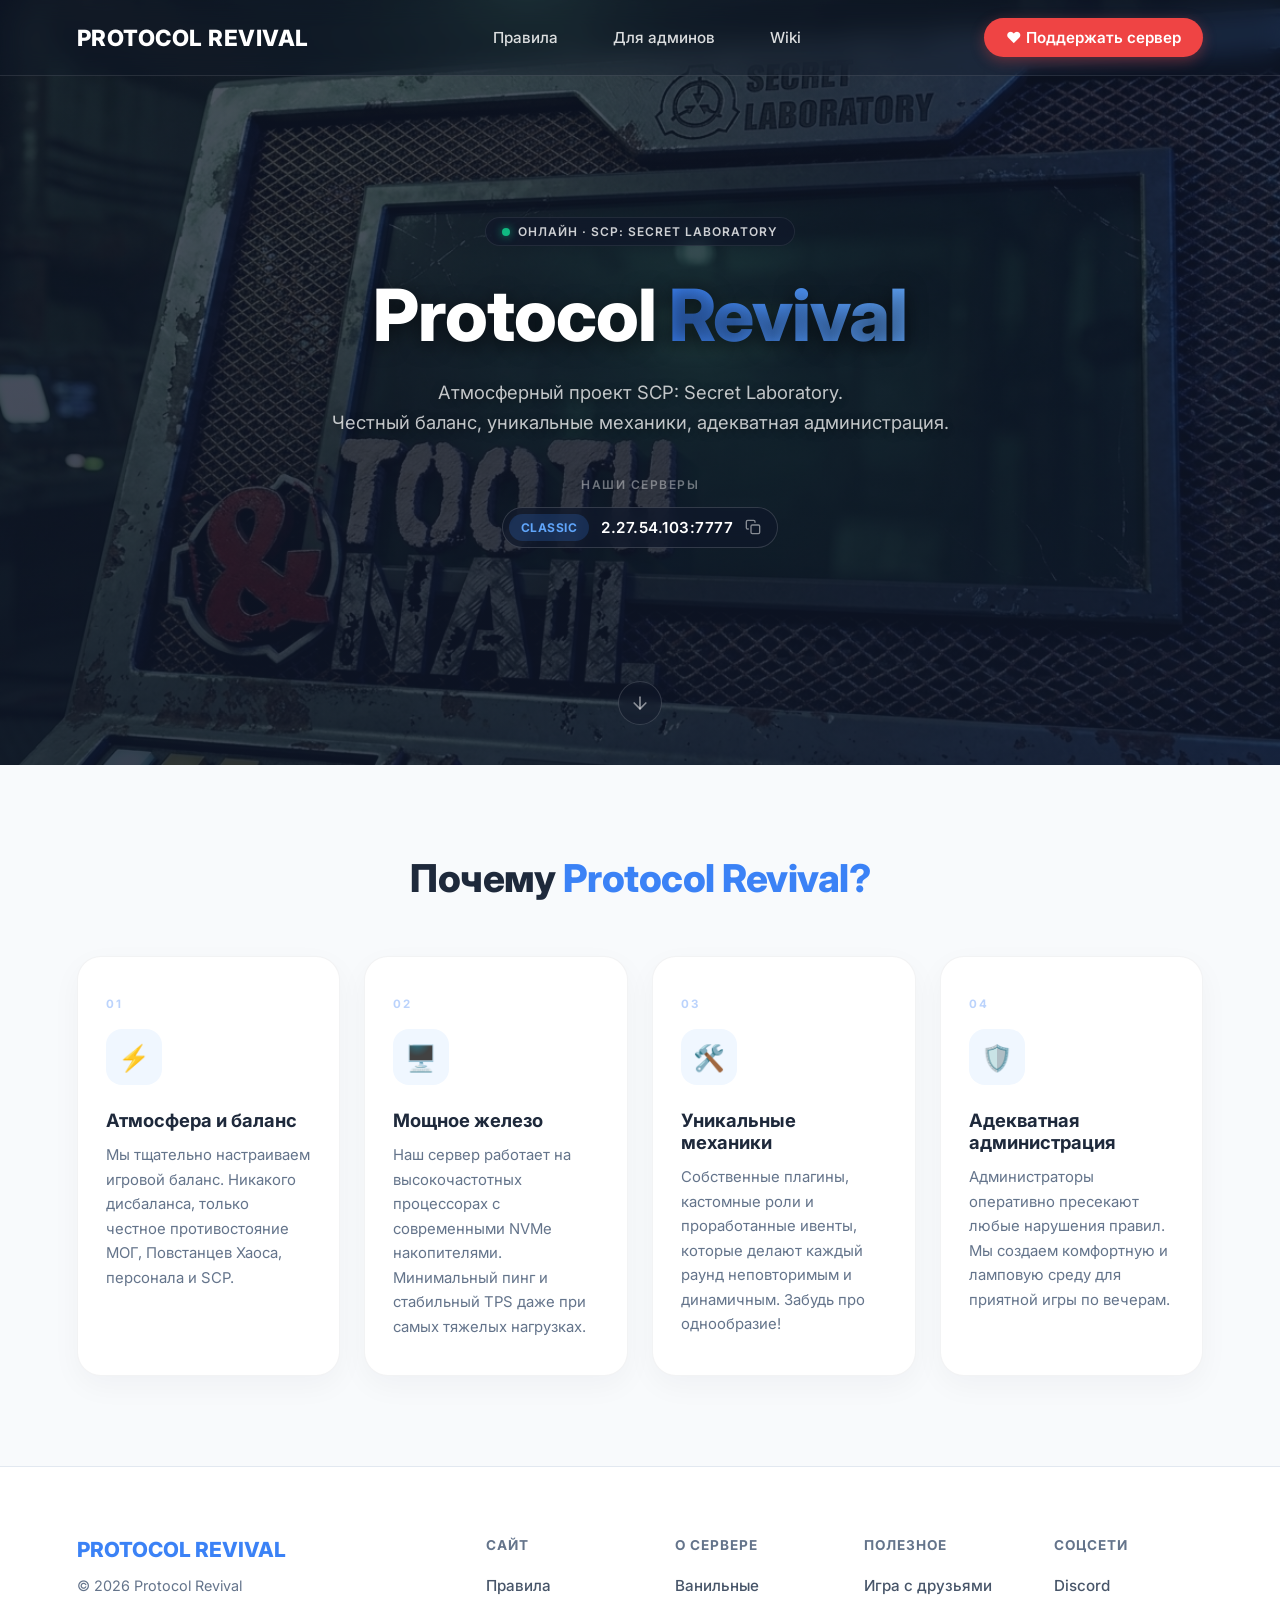
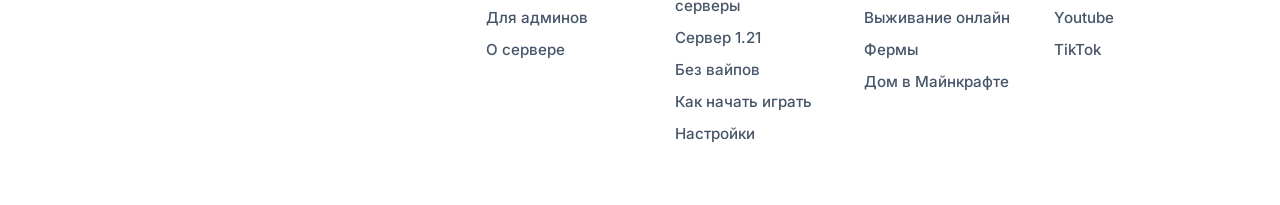
==== index.html @ cb671aa5 "Update index.html" ====
<!DOCTYPE html>
<html lang="ru">
<head>
    <meta charset="UTF-8">
    <meta name="viewport" content="width=device-width, initial-scale=1.0">
    <title>Protocol Revival | SCP: Secret Laboratory</title>
    <link href="https://fonts.googleapis.com/css2?family=Inter:wght@400;500;600;700;800&display=swap" rel="stylesheet">
    <link rel="stylesheet" href="style.css">
</head>
<body>

    <nav>
        <a href="index.html" class="logo">Protocol Revival</a>
        <div class="nav-links">
            <a href="rules.html">Правила</a>
            <a href="#">Для админов</a>
            <a href="wiki.html">Wiki</a>
        </div>
        <a href="donate.html" class="btn-support">❤ Поддержать сервер</a>
    </nav>

    <header class="hero">
        <div class="hero-content">
            
            <div class="online-badge">
                <span class="dot"></span> ОНЛАЙН · SCP: SECRET LABORATORY
            </div>
            
            <h1>Protocol <span>Revival</span></h1>
            
            <p class="hero-subtitle">
                Атмосферный проект SCP: Secret Laboratory.<br>
                Честный баланс, уникальные механики, адекватная администрация.
            </p>
            
            <div class="servers-label">Наши серверы</div>
            
            <div class="ip-container">
                <button class="btn-ip-new" data-ip="2.27.54.103:7777" onclick="copyIp(this)">
                    <span class="server-type">CLASSIC</span>
                    <span class="server-ip">2.27.54.103:7777</span>
                    <svg class="copy-icon-svg" width="16" height="16" viewBox="0 0 24 24" fill="none" stroke="currentColor" stroke-width="2" stroke-linecap="round" stroke-linejoin="round">
                        <rect x="9" y="9" width="13" height="13" rx="2" ry="2"></rect>
                        <path d="M5 15H4a2 2 0 0 1-2-2V4a2 2 0 0 1 2-2h9a2 2 0 0 1 2 2v1"></path>
                    </svg>
                </button>
            </div>
        </div>

        <a href="#features" class="scroll-down">
            <svg width="20" height="20" viewBox="0 0 24 24" fill="none" stroke="currentColor" stroke-width="2" stroke-linecap="round" stroke-linejoin="round">
                <line x1="12" y1="5" x2="12" y2="19"></line>
                <polyline points="19 12 12 19 5 12"></polyline>
            </svg>
        </a>
    </header>
    <section class="features">
        <h2 class="features-title">Почему <span>Protocol Revival?</span></h2>
        <div class="cards-grid">

            <div class="card">
                <div class="card-num">01</div>
                <div class="card-icon">⚡</div>
                <h3>Атмосфера и баланс</h3>
                <p>Мы тщательно настраиваем игровой баланс. Никакого дисбаланса, только честное противостояние МОГ, Повстанцев Хаоса, персонала и SCP.</p>
            </div>

            <div class="card">
                <div class="card-num">02</div>
                <div class="card-icon">🖥️</div>
                <h3>Мощное железо</h3>
                <p>Наш сервер работает на высокочастотных процессорах с современными NVMe накопителями. Минимальный пинг и стабильный TPS даже при самых тяжелых нагрузках.</p>
            </div>

            <div class="card">
                <div class="card-num">03</div>
                <div class="card-icon">🛠️</div>
                <h3>Уникальные механики</h3>
                <p>Собственные плагины, кастомные роли и проработанные ивенты, которые делают каждый раунд неповторимым и динамичным. Забудь про однообразие!</p>
            </div>

            <div class="card">
                <div class="card-num">04</div>
                <div class="card-icon">🛡️</div>
                <h3>Адекватная администрация</h3>
                <p>Администраторы оперативно пресекают любые нарушения правил. Мы создаем комфортную и ламповую среду для приятной игры по вечерам.</p>
            </div>

        </div>
    </section>

    <footer>
        <div class="footer-container">
            <div class="footer-info">
                <a href="index.html" class="footer-logo">Protocol Revival</a>
                <p class="copyright">© 2026 Protocol Revival</p>
            </div>
            <div class="footer-links-grid">
                <div class="footer-col">
                    <h4>Сайт</h4>
                    <ul>
                        <li><a href="#">Правила</a></li>
                        <li><a href="#">Для админов</a></li>
                        <li><a href="#">О сервере</a></li>
                    </ul>
                </div>
                <div class="footer-col">
                    <h4>О сервере</h4>
                    <ul>
                        <li><a href="#">Ванильные серверы</a></li>
                        <li><a href="#">Сервер 1.21</a></li>
                        <li><a href="#">Без вайпов</a></li>
                        <li><a href="#">Как начать играть</a></li>
                        <li><a href="#">Настройки</a></li>
                    </ul>
                </div>
                <div class="footer-col">
                    <h4>Полезное</h4>
                    <ul>
                        <li><a href="#">Игра с друзьями</a></li>
                        <li><a href="#">Выживание онлайн</a></li>
                        <li><a href="#">Фермы</a></li>
                        <li><a href="#">Дом в Майнкрафте</a></li>
                    </ul>
                </div>
                <div class="footer-col">
                    <h4>Соцсети</h4>
                    <ul>
                        <li><a href="https://discord.com/invite/2nnCaWf9GY">Discord</a></li>
                        <li><a href="https://www.youtube.com/@DesolationSCP">Youtube</a></li>
                        <li><a href="https://www.tiktok.com/@desolationproject">TikTok</a></li>
                    </ul>
                </div>
            </div>
        </div>
    </footer>

    <script>
        function copyIp(button) {
            const ip = button.getAttribute('data-ip');
            // Ищем внутри кнопки именно блок с текстом IP
            const ipSpan = button.querySelector('.server-ip');
            const originalText = ipSpan.innerText;

            navigator.clipboard.writeText(ip).then(() => {
                // Меняем текст и добавляем класс для зеленой подсветки
                ipSpan.innerText = 'Скопировано!';
                button.classList.add('copied');
                
                // Возвращаем как было через 2 секунды
                setTimeout(() => {
                    ipSpan.innerText = originalText;
                    button.classList.remove('copied');
                }, 2000);
            }).catch(err => {
                console.error('Ошибка при копировании: ', err);
            });
        }
    </script>

</body>
</html>
---- style.css ----
:root {
    --bg-main: #f8fafc;
    --bg-dark: #0f172a;
    --text-main: #1e293b;
    --text-muted: #64748b;
    --accent-blue: #3b82f6;
    --accent-blue-hover: #2563eb;
    --accent-red: #ef4444;
    --card-bg: #ffffff;
    --nav-bg: rgba(15, 23, 42, 0.3);
    --border-color: rgba(255, 255, 255, 0.1);
}

* {
    margin: 0;
    padding: 0;
    box-sizing: border-box;
    font-family: 'Inter', sans-serif;
}

body {
    background-color: var(--bg-main);
    color: var(--text-main);
    overflow-x: hidden;
}

/* --- НАВИГАЦИЯ --- */
nav {
    position: fixed;
    top: 0;
    left: 0;
    width: 100%;
    display: flex;
    justify-content: space-between;
    align-items: center;
    padding: 18px 6%;
    background: var(--nav-bg);
    backdrop-filter: blur(12px);
    -webkit-backdrop-filter: blur(12px);
    z-index: 1000;
    border-bottom: 1px solid var(--border-color);
}

.logo {
    font-weight: 800;
    font-size: 1.4rem;
    color: #ffffff;
    text-decoration: none;
    text-transform: uppercase;
    letter-spacing: 0.5px;
    transition: transform 0.2s ease;
}

.logo:hover {
    transform: scale(1.02);
}

.nav-links {
    display: flex;
    gap: 15px;
    align-items: center;
}

.nav-links a {
    text-decoration: none;
    color: rgba(255, 255, 255, 0.85);
    font-weight: 500;
    font-size: 0.95rem;
    padding: 10px 20px;
    border-radius: 30px;
    transition: all 0.25s ease;
}

.nav-links a:hover {
    background-color: rgba(255, 255, 255, 0.12);
    color: #ffffff;
}

.btn-support {
    background-color: var(--accent-red);
    color: #ffffff;
    padding: 10px 22px;
    border-radius: 30px;
    text-decoration: none;
    font-weight: 600;
    font-size: 0.95rem;
    box-shadow: 0 4px 14px rgba(239, 68, 68, 0.35);
    transition: all 0.3s ease;
}

.btn-support:hover {
    transform: translateY(-2px);
    box-shadow: 0 6px 20px rgba(239, 68, 68, 0.5);
    background-color: #dc2626;
}

/* --- HERO --- */
.hero {
    height: 85vh;
    min-height: 600px;
    display: flex;
    justify-content: center;
    align-items: center;
    text-align: center;
    background: linear-gradient(rgba(15, 23, 42, 0.72), rgba(15, 23, 42, 0.82)),
                url('hero.png') center/cover no-repeat;
    color: #ffffff;
    padding: 0 20px;
}

.hero-content {
    max-width: 800px;
}

.hero h1 {
    font-size: 4.5rem;
    font-weight: 800;
    margin-bottom: 20px;
    letter-spacing: -1px;
    text-shadow: 0 4px 20px rgba(0, 0, 0, 0.6);
}

.hero h1 span {
    background: linear-gradient(90deg, #3b82f6, #60a5fa);
    -webkit-background-clip: text;
    -webkit-text-fill-color: transparent;
}

.hero-subtitle {
    font-size: 1.15rem;
    color: rgba(255, 255, 255, 0.75);
    line-height: 1.6;
    margin-bottom: 12px;
    text-shadow: 0 2px 10px rgba(0, 0, 0, 0.4);
}

.hero-subtitle:last-of-type {
    margin-bottom: 40px;
}

/* Кнопка IP */
.btn-ip {
    background: rgba(255, 255, 255, 0.08);
    border: 1px solid rgba(255, 255, 255, 0.15);
    color: #ffffff;
    padding: 16px 36px;
    font-size: 1.1rem;
    font-weight: 600;
    border-radius: 50px;
    cursor: pointer;
    backdrop-filter: blur(8px);
    -webkit-backdrop-filter: blur(8px);
    transition: all 0.3s cubic-bezier(0.4, 0, 0.2, 1);
    display: inline-flex;
    align-items: center;
    gap: 12px;
    position: relative;
    overflow: hidden;
    box-shadow: 0 4px 15px rgba(0, 0, 0, 0.2);
}

.btn-ip::before {
    content: '';
    position: absolute;
    top: 0; left: -100%;
    width: 50%; height: 100%;
    background: linear-gradient(90deg, transparent, rgba(255, 255, 255, 0.25), transparent);
    transform: skewX(-25deg);
    transition: all 0.6s ease;
}

.btn-ip:hover::before {
    left: 150%;
}

.btn-ip:hover {
    transform: translateY(-4px) scale(1.02);
    background: rgba(255, 255, 255, 0.15);
    border-color: rgba(255, 255, 255, 0.4);
    box-shadow: 0 12px 24px rgba(0, 0, 0, 0.35);
}

.btn-ip.copied {
    background: rgba(16, 185, 129, 0.2) !important;
    border-color: #10b981 !important;
    box-shadow: 0 0 15px rgba(16, 185, 129, 0.4);
}

.copy-icon {
    font-size: 1rem;
    opacity: 0.8;
}

/* --- КАРТОЧКИ --- */
.features {
    padding: 90px 6%;
    max-width: 1300px;
    margin: 0 auto;
}

.features-title {
    text-align: center;
    font-size: 2.4rem;
    font-weight: 800;
    margin-bottom: 55px;
    color: var(--text-main);
    letter-spacing: -0.5px;
}

.features-title span {
    color: var(--accent-blue);
}

.cards-grid {
    display: grid;
    grid-template-columns: repeat(auto-fit, minmax(220px, 1fr));
    gap: 24px;
}

.card {
    background: var(--card-bg);
    padding: 40px 28px 36px;
    border-radius: 24px;
    box-shadow: 0 10px 30px rgba(15, 23, 42, 0.04);
    transition: all 0.35s cubic-bezier(0.16, 1, 0.3, 1);
    border: 1px solid rgba(15, 23, 42, 0.05);
    position: relative;
}

/* Номер карточки — новая деталь */
.card-num {
    font-size: 0.72rem;
    font-weight: 700;
    letter-spacing: 2px;
    color: rgba(59, 130, 246, 0.35);
    text-transform: uppercase;
    margin-bottom: 18px;
}

/* Старый hover: подъём + синяя тень */
.card:hover {
    transform: translateY(-8px);
    box-shadow: 0 22px 45px rgba(59, 130, 246, 0.12);
    border-color: rgba(59, 130, 246, 0.25);
}

.card-icon {
    width: 56px;
    height: 56px;
    background: #f0f7ff;
    color: var(--accent-blue);
    border-radius: 16px;
    display: flex;
    justify-content: center;
    align-items: center;
    font-size: 1.6rem;
    margin-bottom: 24px;
    transition: all 0.3s ease;
}

/* Старый hover на иконке: синий фон + ротация */
.card:hover .card-icon {
    background: var(--accent-blue);
    color: #ffffff;
    transform: scale(1.05) rotate(5deg);
}

.card h3 {
    font-size: 1.15rem;
    font-weight: 700;
    margin-bottom: 12px;
    color: var(--text-main);
}

.card p {
    color: var(--text-muted);
    line-height: 1.65;
    font-size: 0.93rem;
}

/* --- ФУТЕР --- */
footer {
    background-color: #ffffff;
    padding: 70px 6% 50px 6%;
    border-top: 1px solid #e2e8f0;
}

.footer-container {
    max-width: 1300px;
    margin: 0 auto;
    display: flex;
    flex-wrap: wrap;
    justify-content: space-between;
    gap: 50px;
}

.footer-info {
    flex: 1;
    min-width: 240px;
}

.footer-logo {
    font-weight: 800;
    font-size: 1.3rem;
    color: var(--accent-blue);
    text-decoration: none;
    text-transform: uppercase;
    display: inline-block;
    margin-bottom: 15px;
}

.copyright {
    font-size: 0.9rem;
    color: var(--text-muted);
}

.footer-links-grid {
    flex: 2;
    display: grid;
    grid-template-columns: repeat(auto-fit, minmax(140px, 1fr));
    gap: 40px;
    min-width: 320px;
}

.footer-col h4 {
    font-size: 0.85rem;
    text-transform: uppercase;
    letter-spacing: 1px;
    color: var(--text-muted);
    margin-bottom: 22px;
    font-weight: 700;
}

.footer-col ul {
    list-style: none;
}

.footer-col ul li {
    margin-bottom: 12px;
}

.footer-col ul li a {
    text-decoration: none;
    color: #475569;
    font-size: 0.95rem;
    font-weight: 500;
    transition: color 0.2s ease, padding-left 0.2s ease;
}

.footer-col ul li a:hover {
    color: var(--accent-blue);
    padding-left: 4px;
}

/* --- АДАПТИВ --- */
@media (max-width: 768px) {
    nav { padding: 15px 4%; }
    .nav-links { display: none; }
    .hero h1 { font-size: 3rem; }
    .footer-container { flex-direction: column; gap: 40px; }
}
/* --- ОБНОВЛЕНИЯ ДЛЯ ГЛАВНОГО ЭКРАНА --- */
.hero {
    position: relative; /* Важно для позиционирования стрелочки вниз */
}

/* Плашка онлайна сверху */
.online-badge {
    display: inline-flex;
    align-items: center;
    gap: 8px;
    background: rgba(15, 23, 42, 0.6);
    border: 1px solid rgba(255, 255, 255, 0.08);
    padding: 6px 16px;
    border-radius: 50px;
    font-size: 0.75rem;
    font-weight: 600;
    letter-spacing: 1px;
    color: rgba(255, 255, 255, 0.8);
    margin-bottom: 25px;
    backdrop-filter: blur(10px);
}

.online-badge .dot {
    width: 8px;
    height: 8px;
    background-color: #10b981;
    border-radius: 50%;
    box-shadow: 0 0 8px rgba(16, 185, 129, 0.8);
}

.servers-label {
    font-size: 0.75rem;
    letter-spacing: 1.5px;
    text-transform: uppercase;
    color: rgba(255, 255, 255, 0.4);
    margin-bottom: 15px;
    margin-top: 10px;
    font-weight: 600;
}

/* Новая сложная кнопка IP */
.btn-ip-new {
    display: inline-flex;
    align-items: center;
    gap: 12px;
    background: rgba(15, 23, 42, 0.7);
    border: 1px solid rgba(255, 255, 255, 0.15);
    padding: 6px 16px 6px 6px;
    border-radius: 50px;
    color: #ffffff;
    cursor: pointer;
    backdrop-filter: blur(10px);
    transition: all 0.3s ease;
}

.btn-ip-new:hover {
    background: rgba(15, 23, 42, 0.9);
    border-color: rgba(59, 130, 246, 0.5);
    transform: translateY(-2px);
    box-shadow: 0 8px 20px rgba(0, 0, 0, 0.3);
}

.server-type {
    background: rgba(59, 130, 246, 0.2);
    color: #60a5fa;
    font-size: 0.75rem;
    font-weight: 700;
    padding: 6px 12px;
    border-radius: 30px;
    letter-spacing: 0.5px;
    transition: all 0.3s ease;
}

.server-ip {
    font-size: 0.95rem;
    font-weight: 600;
    font-family: 'Inter', monospace;
    letter-spacing: 0.5px;
}

.copy-icon-svg {
    color: rgba(255, 255, 255, 0.5);
    transition: color 0.3s ease;
}

.btn-ip-new:hover .copy-icon-svg {
    color: #ffffff;
}

/* Эффект успешного копирования */
.btn-ip-new.copied {
    border-color: #10b981;
    background: rgba(16, 185, 129, 0.15);
}

.btn-ip-new.copied .server-type {
    background: #10b981;
    color: #ffffff;
}

/* Стрелочка вниз */
.scroll-down {
    position: absolute;
    bottom: 40px;
    left: 50%;
    transform: translateX(-50%);
    width: 44px;
    height: 44px;
    border: 1px solid rgba(255, 255, 255, 0.15);
    border-radius: 50%;
    display: flex;
    justify-content: center;
    align-items: center;
    color: rgba(255, 255, 255, 0.5);
    text-decoration: none;
    transition: all 0.3s ease;
    background: rgba(15, 23, 42, 0.4);
    backdrop-filter: blur(5px);
}

.scroll-down:hover {
    color: #ffffff;
    border-color: rgba(255, 255, 255, 0.5);
    background: rgba(255, 255, 255, 0.1);
    transform: translateX(-50%) translateY(-4px);
}
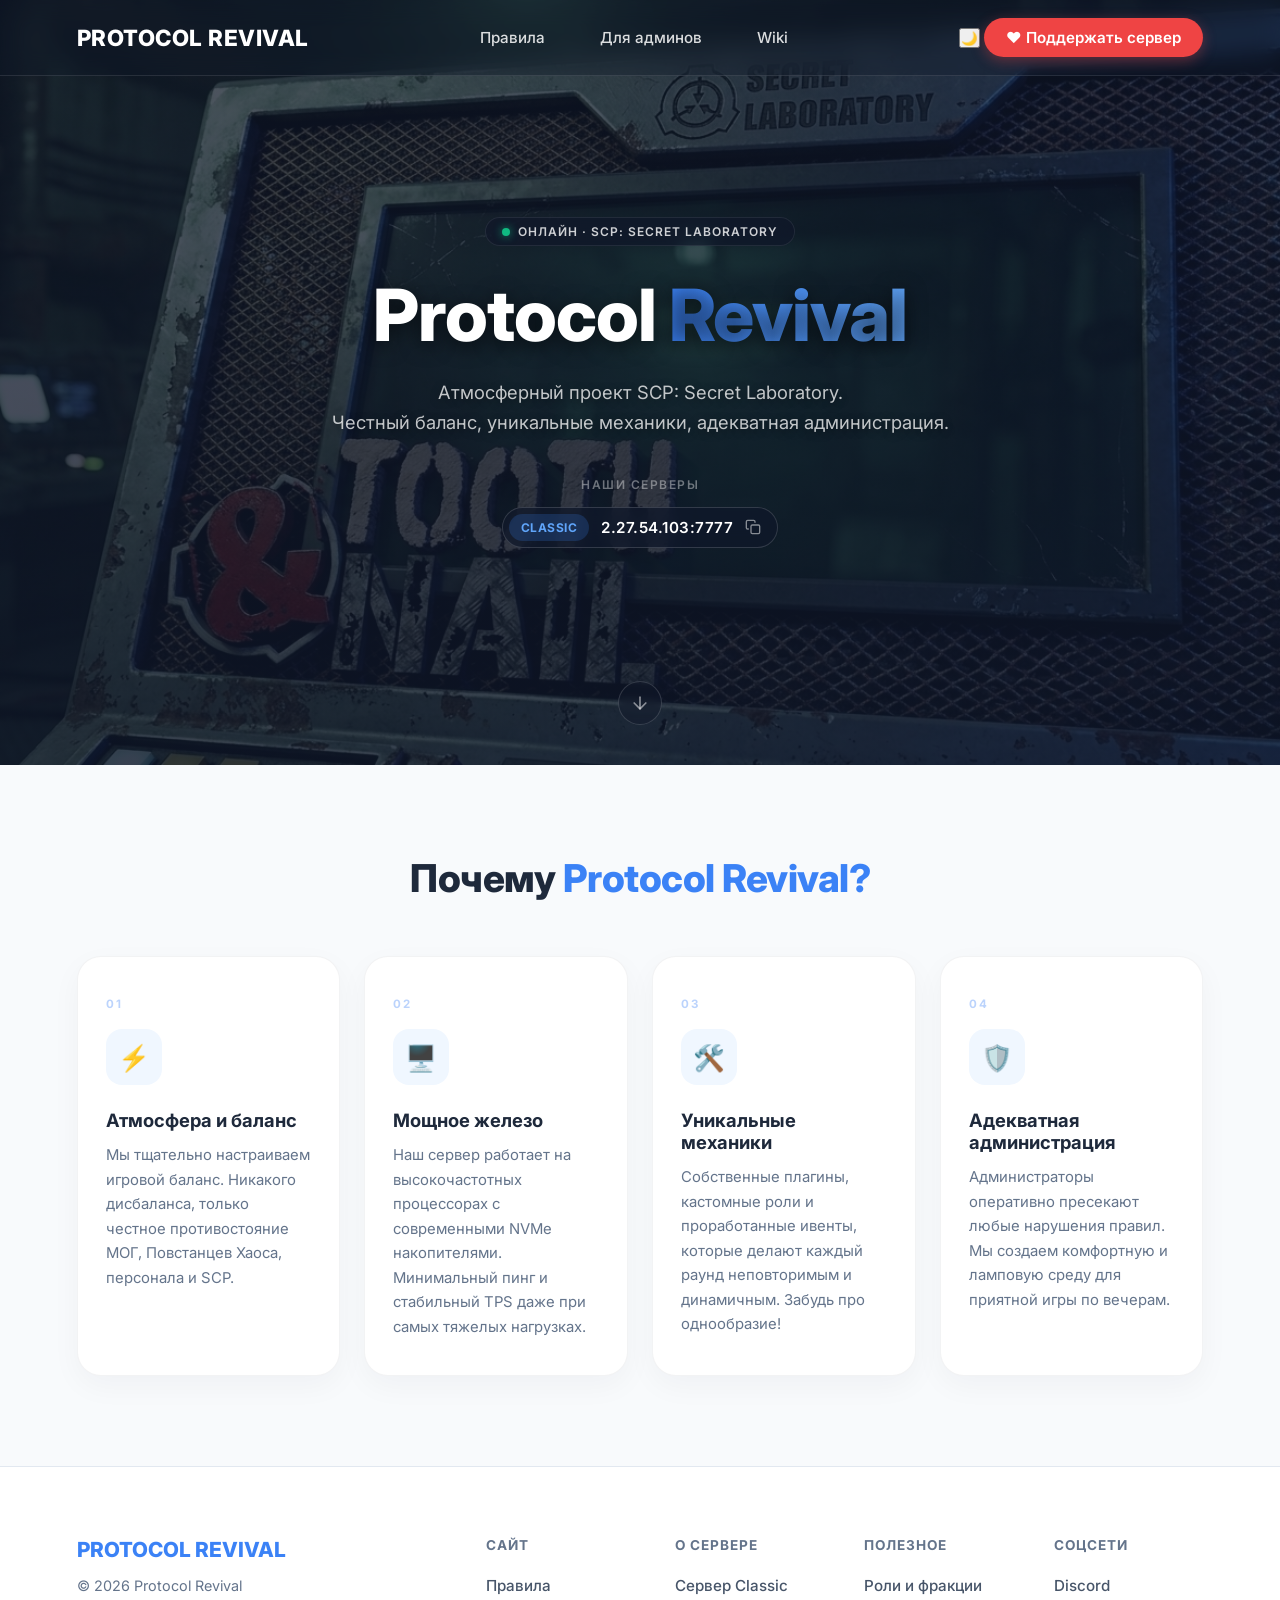
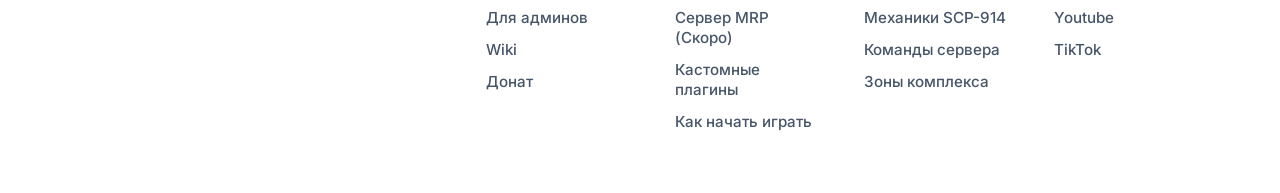
==== commit 3c0280ae: "Update index.html" ====
--- a/index.html
+++ b/index.html
@@ -6,6 +6,12 @@
     <title>Protocol Revival | SCP: Secret Laboratory</title>
     <link href="https://fonts.googleapis.com/css2?family=Inter:wght@400;500;600;700;800&display=swap" rel="stylesheet">
     <link rel="stylesheet" href="style.css">
+    
+    <script>
+        if (localStorage.getItem('theme') === 'dark') {
+            document.documentElement.setAttribute('data-theme', 'dark');
+        }
+    </script>
 </head>
 <body>
 
@@ -16,7 +22,10 @@
             <a href="#">Для админов</a>
             <a href="wiki.html">Wiki</a>
         </div>
-        <a href="donate.html" class="btn-support">❤ Поддержать сервер</a>
+        <div class="nav-right">
+            <button id="theme-toggle" class="theme-toggle-btn" aria-label="Переключить тему">🌙</button>
+            <a href="donate.html" class="btn-support">❤ Поддержать сервер</a>
+        </div>
     </nav>
 
     <header class="hero">
@@ -54,7 +63,8 @@
             </svg>
         </a>
     </header>
-    <section class="features">
+
+    <section id="features" class="features">
         <h2 class="features-title">Почему <span>Protocol Revival?</span></h2>
         <div class="cards-grid">
 
@@ -99,36 +109,36 @@
                 <div class="footer-col">
                     <h4>Сайт</h4>
                     <ul>
-                        <li><a href="#">Правила</a></li>
+                        <li><a href="rules.html">Правила</a></li>
                         <li><a href="#">Для админов</a></li>
-                        <li><a href="#">О сервере</a></li>
+                        <li><a href="wiki.html">Wiki</a></li>
+                        <li><a href="donate.html">Донат</a></li>
                     </ul>
                 </div>
                 <div class="footer-col">
                     <h4>О сервере</h4>
                     <ul>
-                        <li><a href="#">Ванильные серверы</a></li>
-                        <li><a href="#">Сервер 1.21</a></li>
-                        <li><a href="#">Без вайпов</a></li>
+                        <li><a href="wiki-classic.html">Сервер Classic</a></li>
+                        <li><a href="#">Сервер MRP (Скоро)</a></li>
+                        <li><a href="#">Кастомные плагины</a></li>
                         <li><a href="#">Как начать играть</a></li>
-                        <li><a href="#">Настройки</a></li>
                     </ul>
                 </div>
                 <div class="footer-col">
                     <h4>Полезное</h4>
                     <ul>
-                        <li><a href="#">Игра с друзьями</a></li>
-                        <li><a href="#">Выживание онлайн</a></li>
-                        <li><a href="#">Фермы</a></li>
-                        <li><a href="#">Дом в Майнкрафте</a></li>
+                        <li><a href="#">Роли и фракции</a></li>
+                        <li><a href="#">Механики SCP-914</a></li>
+                        <li><a href="#">Команды сервера</a></li>
+                        <li><a href="#">Зоны комплекса</a></li>
                     </ul>
                 </div>
                 <div class="footer-col">
                     <h4>Соцсети</h4>
                     <ul>
-                        <li><a href="https://discord.com/invite/2nnCaWf9GY">Discord</a></li>
-                        <li><a href="https://www.youtube.com/@DesolationSCP">Youtube</a></li>
-                        <li><a href="https://www.tiktok.com/@desolationproject">TikTok</a></li>
+                        <li><a href="https://discord.com/invite/2nnCaWf9GY" target="_blank">Discord</a></li>
+                        <li><a href="https://www.youtube.com/@DesolationSCP" target="_blank">Youtube</a></li>
+                        <li><a href="https://www.tiktok.com/@desolationproject" target="_blank">TikTok</a></li>
                     </ul>
                 </div>
             </div>
@@ -136,18 +146,16 @@
     </footer>
 
     <script>
+        // Скрипт копирования IP
         function copyIp(button) {
             const ip = button.getAttribute('data-ip');
-            // Ищем внутри кнопки именно блок с текстом IP
             const ipSpan = button.querySelector('.server-ip');
             const originalText = ipSpan.innerText;
 
             navigator.clipboard.writeText(ip).then(() => {
-                // Меняем текст и добавляем класс для зеленой подсветки
                 ipSpan.innerText = 'Скопировано!';
                 button.classList.add('copied');
                 
-                // Возвращаем как было через 2 секунды
                 setTimeout(() => {
                     ipSpan.innerText = originalText;
                     button.classList.remove('copied');
@@ -156,6 +164,27 @@
                 console.error('Ошибка при копировании: ', err);
             });
         }
+
+        // Скрипт переключения темы
+        const themeToggleBtn = document.getElementById('theme-toggle');
+        
+        // Устанавливаем правильную иконку при загрузке
+        if (document.documentElement.getAttribute('data-theme') === 'dark') {
+            themeToggleBtn.textContent = '☀️';
+        }
+
+        themeToggleBtn.addEventListener('click', () => {
+            const currentTheme = document.documentElement.getAttribute('data-theme');
+            if (currentTheme === 'dark') {
+                document.documentElement.removeAttribute('data-theme');
+                localStorage.setItem('theme', 'light');
+                themeToggleBtn.textContent = '🌙';
+            } else {
+                document.documentElement.setAttribute('data-theme', 'dark');
+                localStorage.setItem('theme', 'dark');
+                themeToggleBtn.textContent = '☀️';
+            }
+        });
     </script>
 
 </body>
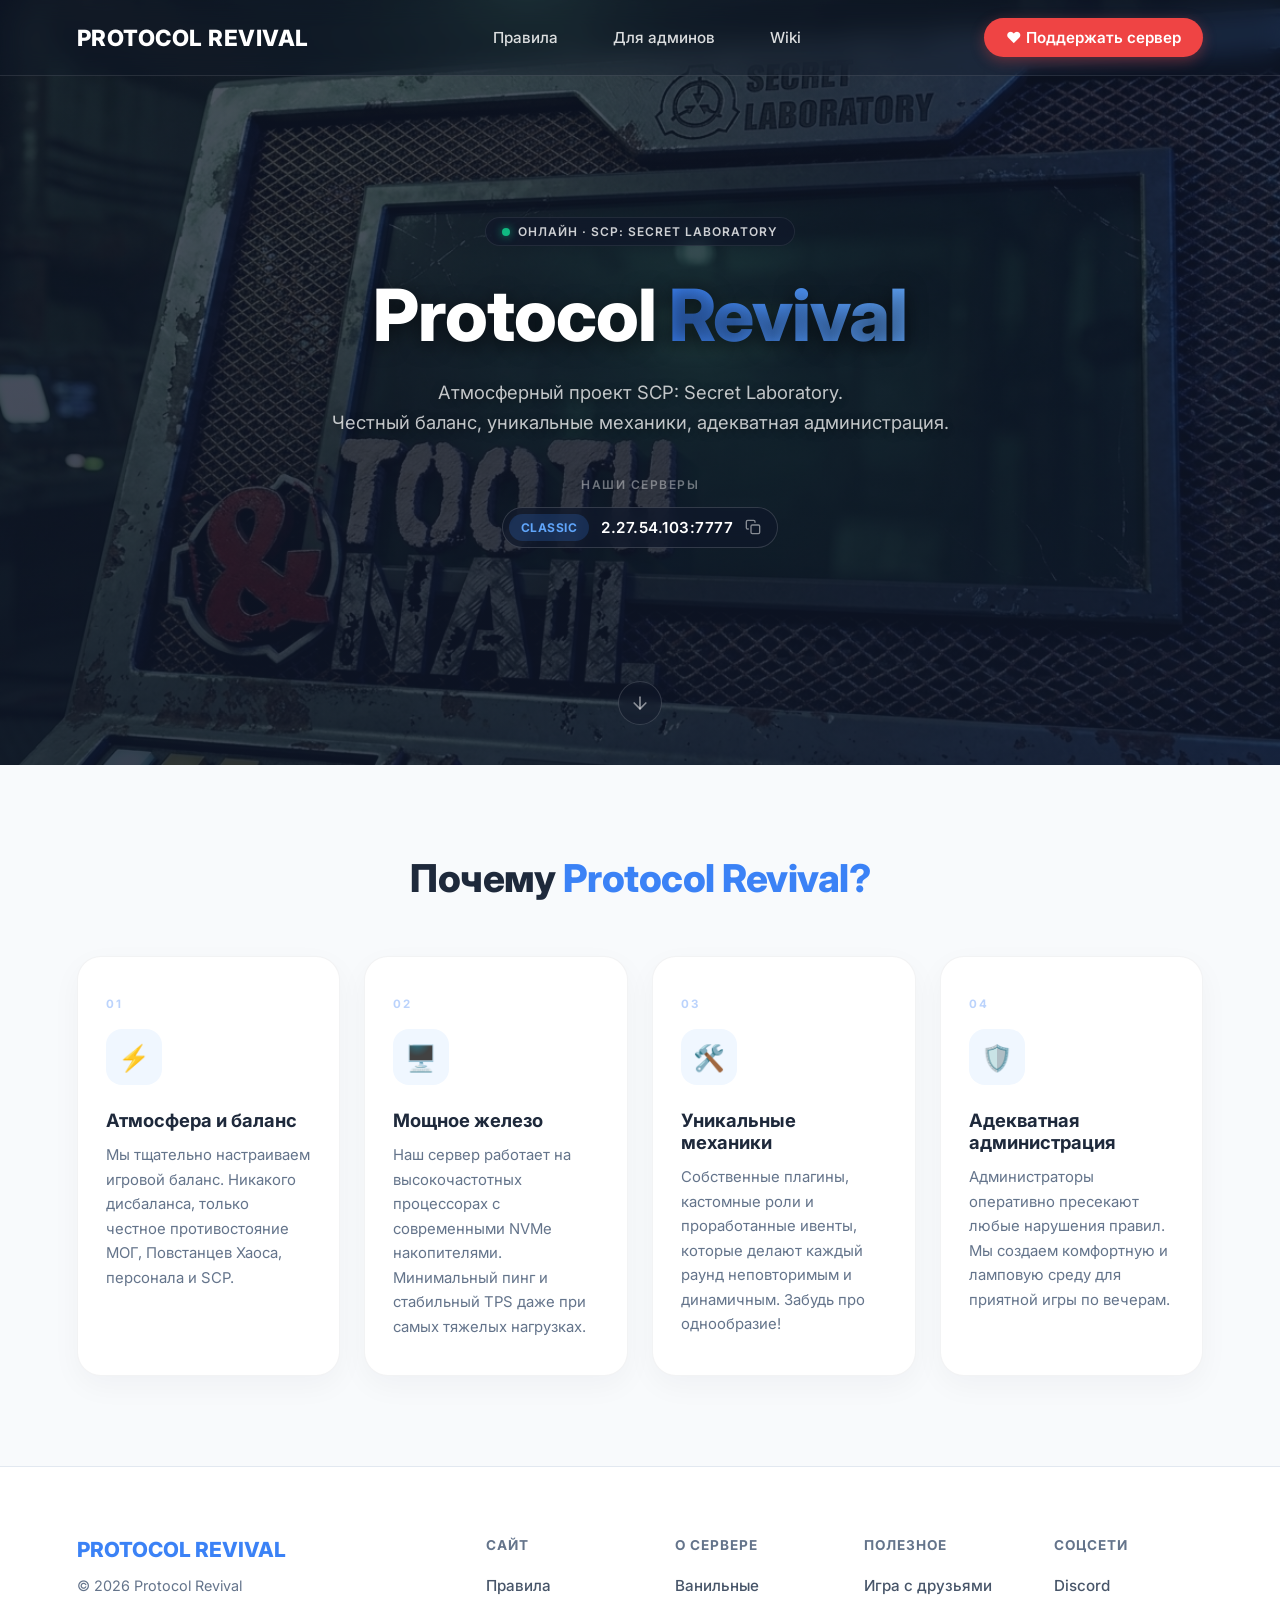
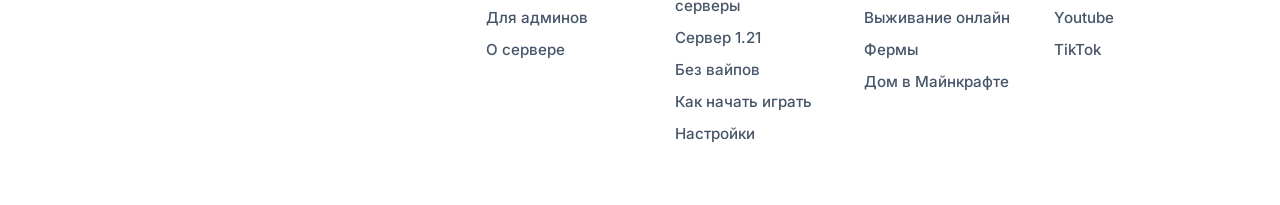
==== commit 99976278: "Add files via upload" ====
--- a/index.html
+++ b/index.html
@@ -6,12 +6,6 @@
     <title>Protocol Revival | SCP: Secret Laboratory</title>
     <link href="https://fonts.googleapis.com/css2?family=Inter:wght@400;500;600;700;800&display=swap" rel="stylesheet">
     <link rel="stylesheet" href="style.css">
-    
-    <script>
-        if (localStorage.getItem('theme') === 'dark') {
-            document.documentElement.setAttribute('data-theme', 'dark');
-        }
-    </script>
 </head>
 <body>
 
@@ -22,10 +16,7 @@
             <a href="#">Для админов</a>
             <a href="wiki.html">Wiki</a>
         </div>
-        <div class="nav-right">
-            <button id="theme-toggle" class="theme-toggle-btn" aria-label="Переключить тему">🌙</button>
-            <a href="donate.html" class="btn-support">❤ Поддержать сервер</a>
-        </div>
+        <a href="donate.html" class="btn-support">❤ Поддержать сервер</a>
     </nav>
 
     <header class="hero">
@@ -63,8 +54,7 @@
             </svg>
         </a>
     </header>
-
-    <section id="features" class="features">
+    <section class="features">
         <h2 class="features-title">Почему <span>Protocol Revival?</span></h2>
         <div class="cards-grid">
 
@@ -109,36 +99,36 @@
                 <div class="footer-col">
                     <h4>Сайт</h4>
                     <ul>
-                        <li><a href="rules.html">Правила</a></li>
+                        <li><a href="#">Правила</a></li>
                         <li><a href="#">Для админов</a></li>
-                        <li><a href="wiki.html">Wiki</a></li>
-                        <li><a href="donate.html">Донат</a></li>
+                        <li><a href="#">О сервере</a></li>
                     </ul>
                 </div>
                 <div class="footer-col">
                     <h4>О сервере</h4>
                     <ul>
-                        <li><a href="wiki-classic.html">Сервер Classic</a></li>
-                        <li><a href="#">Сервер MRP (Скоро)</a></li>
-                        <li><a href="#">Кастомные плагины</a></li>
+                        <li><a href="#">Ванильные серверы</a></li>
+                        <li><a href="#">Сервер 1.21</a></li>
+                        <li><a href="#">Без вайпов</a></li>
                         <li><a href="#">Как начать играть</a></li>
+                        <li><a href="#">Настройки</a></li>
                     </ul>
                 </div>
                 <div class="footer-col">
                     <h4>Полезное</h4>
                     <ul>
-                        <li><a href="#">Роли и фракции</a></li>
-                        <li><a href="#">Механики SCP-914</a></li>
-                        <li><a href="#">Команды сервера</a></li>
-                        <li><a href="#">Зоны комплекса</a></li>
+                        <li><a href="#">Игра с друзьями</a></li>
+                        <li><a href="#">Выживание онлайн</a></li>
+                        <li><a href="#">Фермы</a></li>
+                        <li><a href="#">Дом в Майнкрафте</a></li>
                     </ul>
                 </div>
                 <div class="footer-col">
                     <h4>Соцсети</h4>
                     <ul>
-                        <li><a href="https://discord.com/invite/2nnCaWf9GY" target="_blank">Discord</a></li>
-                        <li><a href="https://www.youtube.com/@DesolationSCP" target="_blank">Youtube</a></li>
-                        <li><a href="https://www.tiktok.com/@desolationproject" target="_blank">TikTok</a></li>
+                        <li><a href="https://discord.com/invite/2nnCaWf9GY">Discord</a></li>
+                        <li><a href="https://www.youtube.com/@DesolationSCP">Youtube</a></li>
+                        <li><a href="https://www.tiktok.com/@desolationproject">TikTok</a></li>
                     </ul>
                 </div>
             </div>
@@ -146,16 +136,18 @@
     </footer>
 
     <script>
-        // Скрипт копирования IP
         function copyIp(button) {
             const ip = button.getAttribute('data-ip');
+            // Ищем внутри кнопки именно блок с текстом IP
             const ipSpan = button.querySelector('.server-ip');
             const originalText = ipSpan.innerText;
 
             navigator.clipboard.writeText(ip).then(() => {
+                // Меняем текст и добавляем класс для зеленой подсветки
                 ipSpan.innerText = 'Скопировано!';
                 button.classList.add('copied');
                 
+                // Возвращаем как было через 2 секунды
                 setTimeout(() => {
                     ipSpan.innerText = originalText;
                     button.classList.remove('copied');
@@ -164,27 +156,6 @@
                 console.error('Ошибка при копировании: ', err);
             });
         }
-
-        // Скрипт переключения темы
-        const themeToggleBtn = document.getElementById('theme-toggle');
-        
-        // Устанавливаем правильную иконку при загрузке
-        if (document.documentElement.getAttribute('data-theme') === 'dark') {
-            themeToggleBtn.textContent = '☀️';
-        }
-
-        themeToggleBtn.addEventListener('click', () => {
-            const currentTheme = document.documentElement.getAttribute('data-theme');
-            if (currentTheme === 'dark') {
-                document.documentElement.removeAttribute('data-theme');
-                localStorage.setItem('theme', 'light');
-                themeToggleBtn.textContent = '🌙';
-            } else {
-                document.documentElement.setAttribute('data-theme', 'dark');
-                localStorage.setItem('theme', 'dark');
-                themeToggleBtn.textContent = '☀️';
-            }
-        });
     </script>
 
 </body>
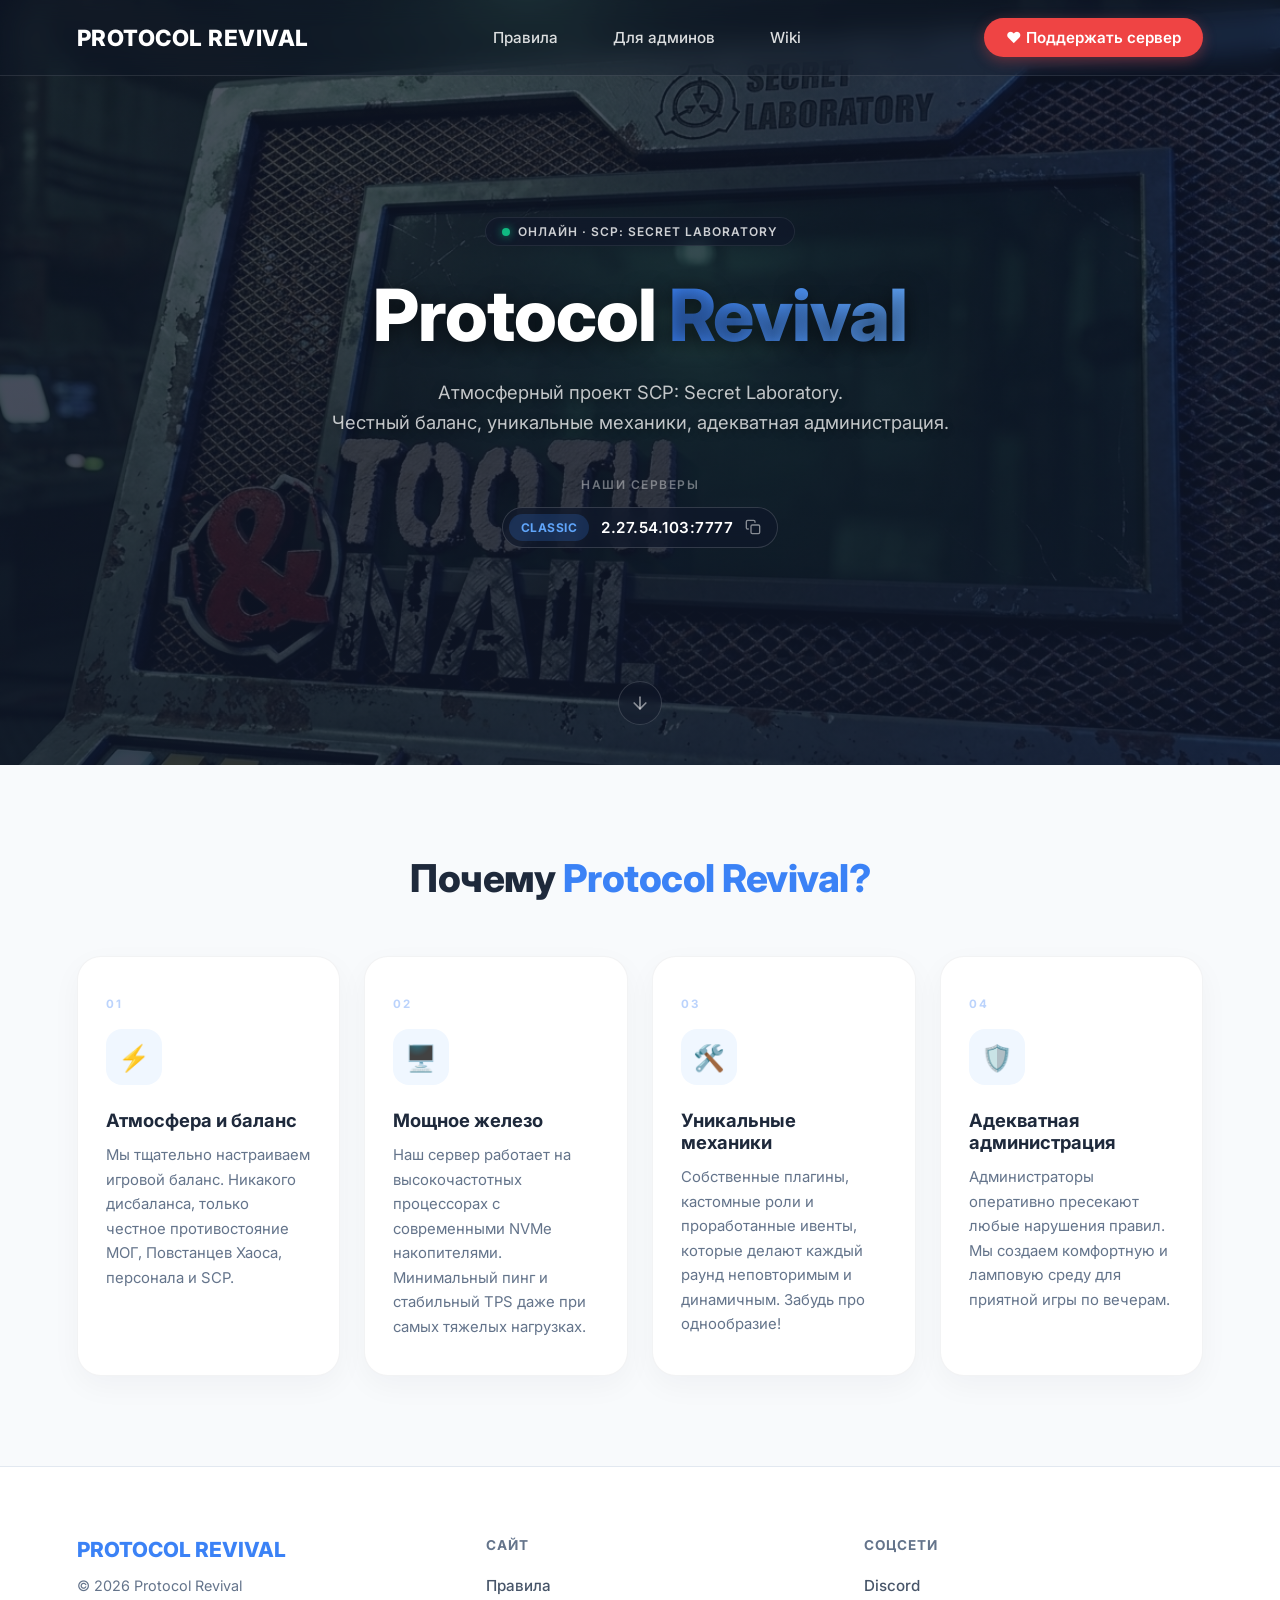
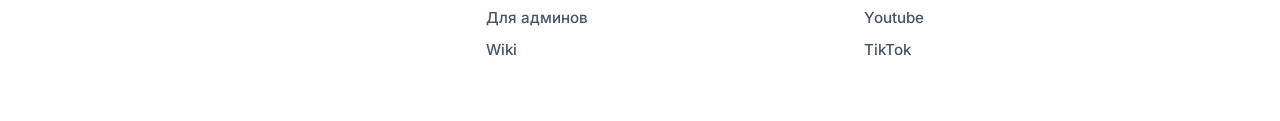
==== commit 19dafb82: "Update footer links and remove unused sections Updated footer links to point to specific pages and r" ====
--- a/index.html
+++ b/index.html
@@ -13,7 +13,7 @@
         <a href="index.html" class="logo">Protocol Revival</a>
         <div class="nav-links">
             <a href="rules.html">Правила</a>
-            <a href="#">Для админов</a>
+            <a href="admin.html">Для админов</a>
             <a href="wiki.html">Wiki</a>
         </div>
         <a href="donate.html" class="btn-support">❤ Поддержать сервер</a>
@@ -99,28 +99,9 @@
                 <div class="footer-col">
                     <h4>Сайт</h4>
                     <ul>
-                        <li><a href="#">Правила</a></li>
-                        <li><a href="#">Для админов</a></li>
-                        <li><a href="#">О сервере</a></li>
-                    </ul>
-                </div>
-                <div class="footer-col">
-                    <h4>О сервере</h4>
-                    <ul>
-                        <li><a href="#">Ванильные серверы</a></li>
-                        <li><a href="#">Сервер 1.21</a></li>
-                        <li><a href="#">Без вайпов</a></li>
-                        <li><a href="#">Как начать играть</a></li>
-                        <li><a href="#">Настройки</a></li>
-                    </ul>
-                </div>
-                <div class="footer-col">
-                    <h4>Полезное</h4>
-                    <ul>
-                        <li><a href="#">Игра с друзьями</a></li>
-                        <li><a href="#">Выживание онлайн</a></li>
-                        <li><a href="#">Фермы</a></li>
-                        <li><a href="#">Дом в Майнкрафте</a></li>
+                        <li><a href="rules.html">Правила</a></li>
+                        <li><a href="admin.html">Для админов</a></li>
+                        <li><a href="wiki.html">Wiki</a></li>
                     </ul>
                 </div>
                 <div class="footer-col">
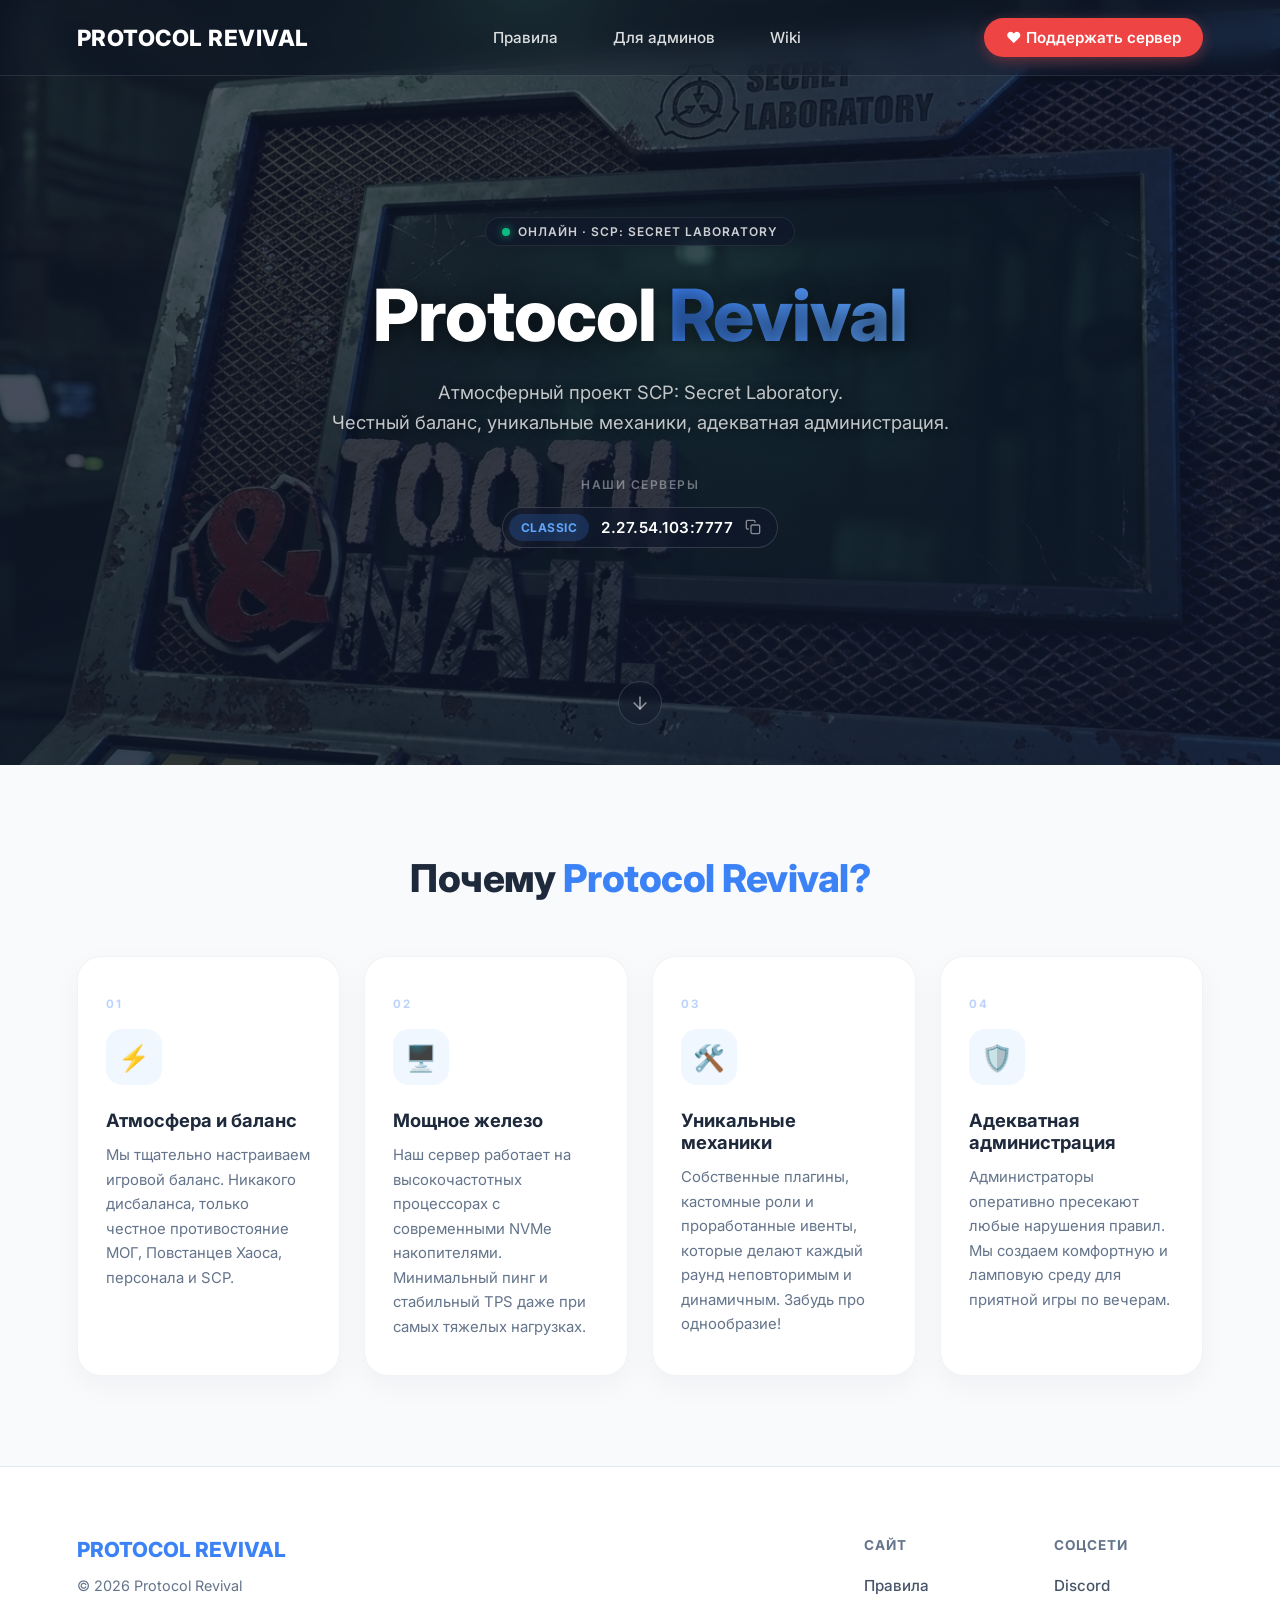
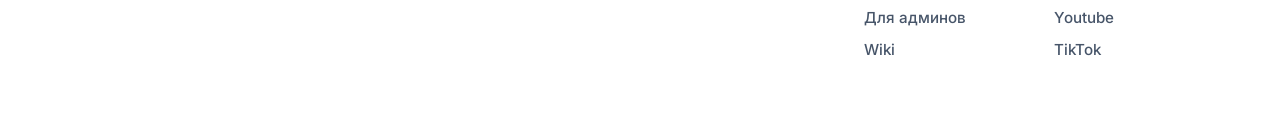
==== commit ce90e443: "Update index.html" ====
--- a/index.html
+++ b/index.html
@@ -97,6 +97,18 @@
             </div>
             <div class="footer-links-grid">
                 <div class="footer-col">
+                    <h4></h4>
+                    <ul>
+                        <li><a href="#"></a></li>
+                    </ul>
+                </div>
+                <div class="footer-col">
+                    <h4></h4>
+                    <ul>
+                        <li><a href="#"></a></li>
+                    </ul>
+                </div>
+                <div class="footer-col">
                     <h4>Сайт</h4>
                     <ul>
                         <li><a href="rules.html">Правила</a></li>
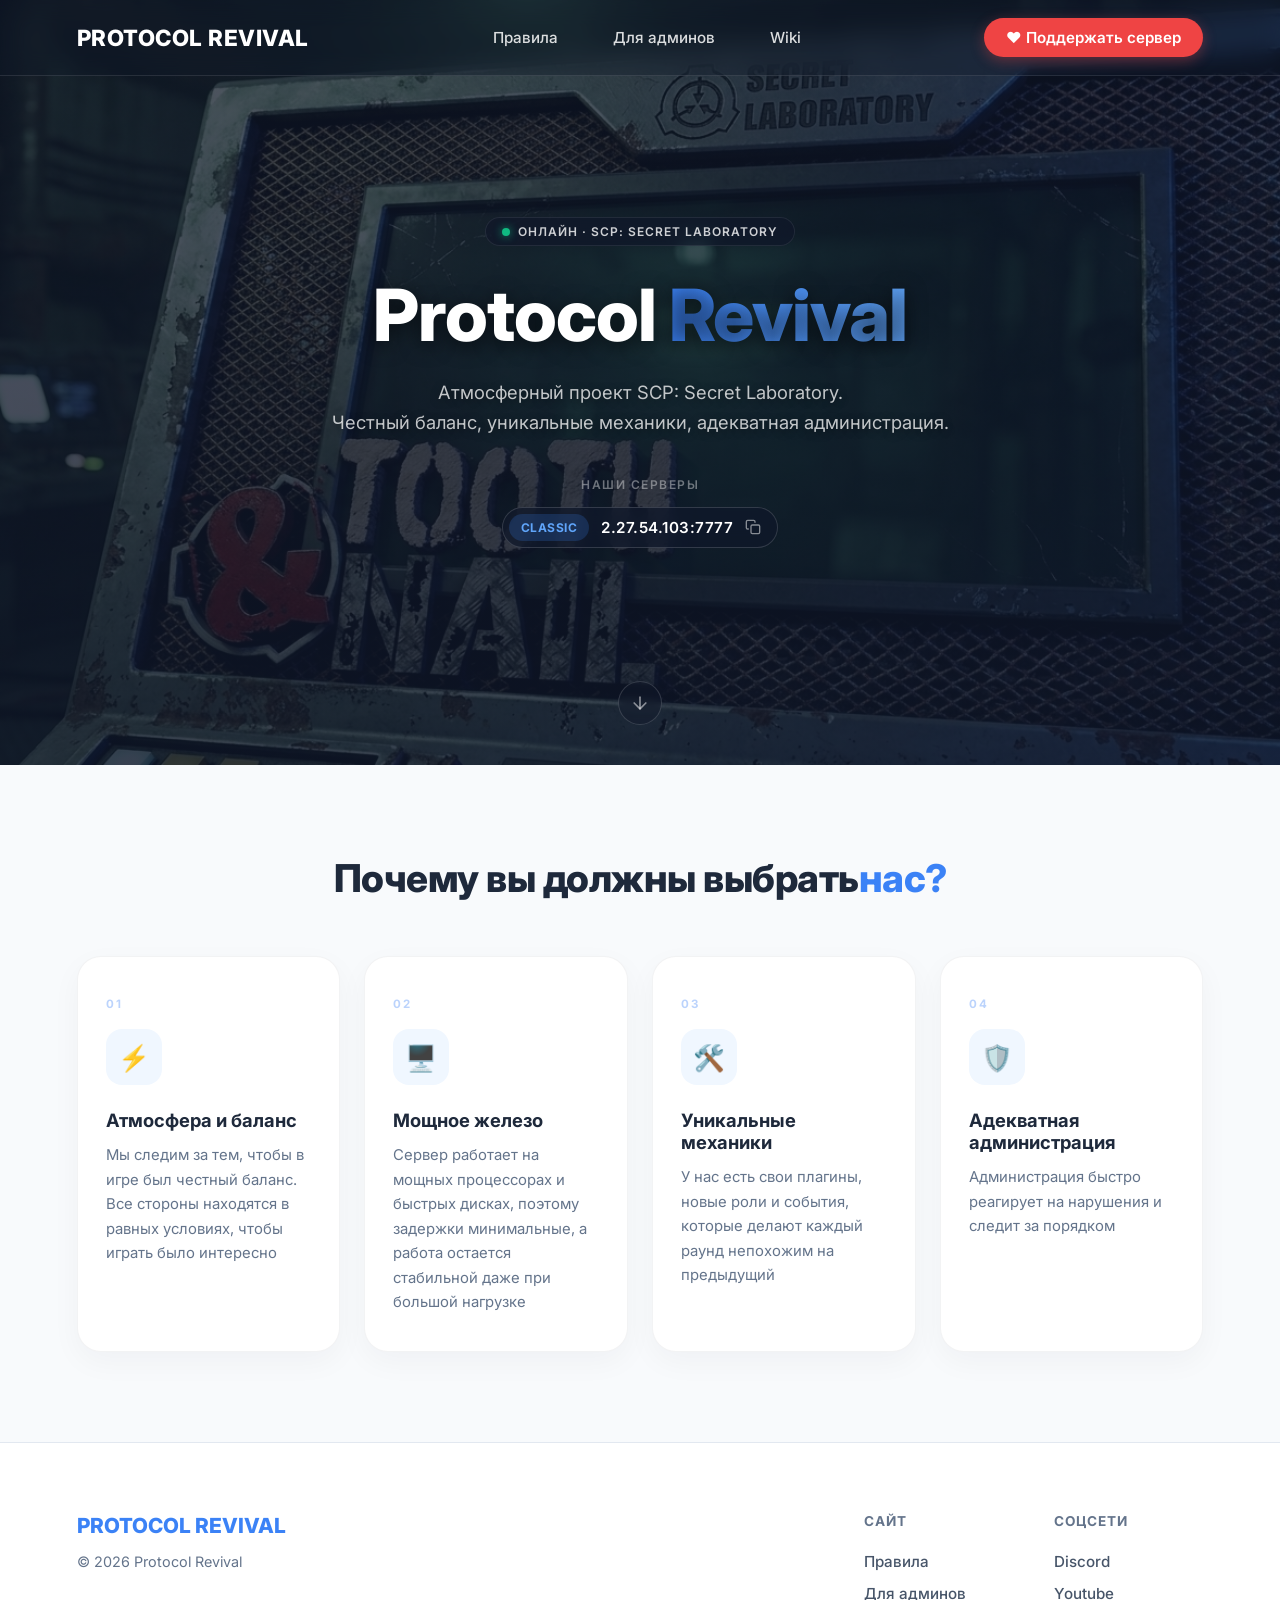
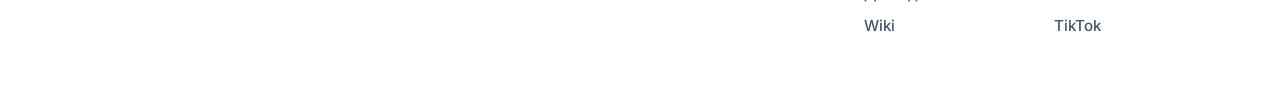
==== commit 4b0f9019: "Update feature descriptions in index.html" ====
--- a/index.html
+++ b/index.html
@@ -55,35 +55,35 @@
         </a>
     </header>
     <section class="features">
-        <h2 class="features-title">Почему <span>Protocol Revival?</span></h2>
+        <h2 class="features-title">Почему вы должны выбрать<span>нас?</span></h2>
         <div class="cards-grid">
 
             <div class="card">
                 <div class="card-num">01</div>
                 <div class="card-icon">⚡</div>
                 <h3>Атмосфера и баланс</h3>
-                <p>Мы тщательно настраиваем игровой баланс. Никакого дисбаланса, только честное противостояние МОГ, Повстанцев Хаоса, персонала и SCP.</p>
+                <p>Мы следим за тем, чтобы в игре был честный баланс. Все стороны находятся в равных условиях, чтобы играть было интересно</p>
             </div>
 
             <div class="card">
                 <div class="card-num">02</div>
                 <div class="card-icon">🖥️</div>
                 <h3>Мощное железо</h3>
-                <p>Наш сервер работает на высокочастотных процессорах с современными NVMe накопителями. Минимальный пинг и стабильный TPS даже при самых тяжелых нагрузках.</p>
+                <p> Сервер работает на мощных процессорах и быстрых дисках, поэтому задержки минимальные, а работа остается стабильной даже при большой нагрузке</p>
             </div>
 
             <div class="card">
                 <div class="card-num">03</div>
                 <div class="card-icon">🛠️</div>
                 <h3>Уникальные механики</h3>
-                <p>Собственные плагины, кастомные роли и проработанные ивенты, которые делают каждый раунд неповторимым и динамичным. Забудь про однообразие!</p>
+                <p> У нас есть свои плагины, новые роли и события, которые делают каждый раунд непохожим на предыдущий</p>
             </div>
 
             <div class="card">
                 <div class="card-num">04</div>
                 <div class="card-icon">🛡️</div>
                 <h3>Адекватная администрация</h3>
-                <p>Администраторы оперативно пресекают любые нарушения правил. Мы создаем комфортную и ламповую среду для приятной игры по вечерам.</p>
+                <p>Администрация быстро реагирует на нарушения и следит за порядком</p>
             </div>
 
         </div>
--- a/style.css
+++ b/style.css
@@ -4,11 +4,15 @@
     --text-main: #1e293b;
     --text-muted: #64748b;
     --accent-blue: #3b82f6;
+    --accent-pink: #ffc0cb;
     --accent-blue-hover: #2563eb;
     --accent-red: #ef4444;
     --card-bg: #ffffff;
     --nav-bg: rgba(15, 23, 42, 0.3);
     --border-color: rgba(255, 255, 255, 0.1);
+    --protocol: #6d9eeb;
+    --revival: #0b5394;
+    --green:  #93c47d; /*PDRS*/
 }
 
 * {
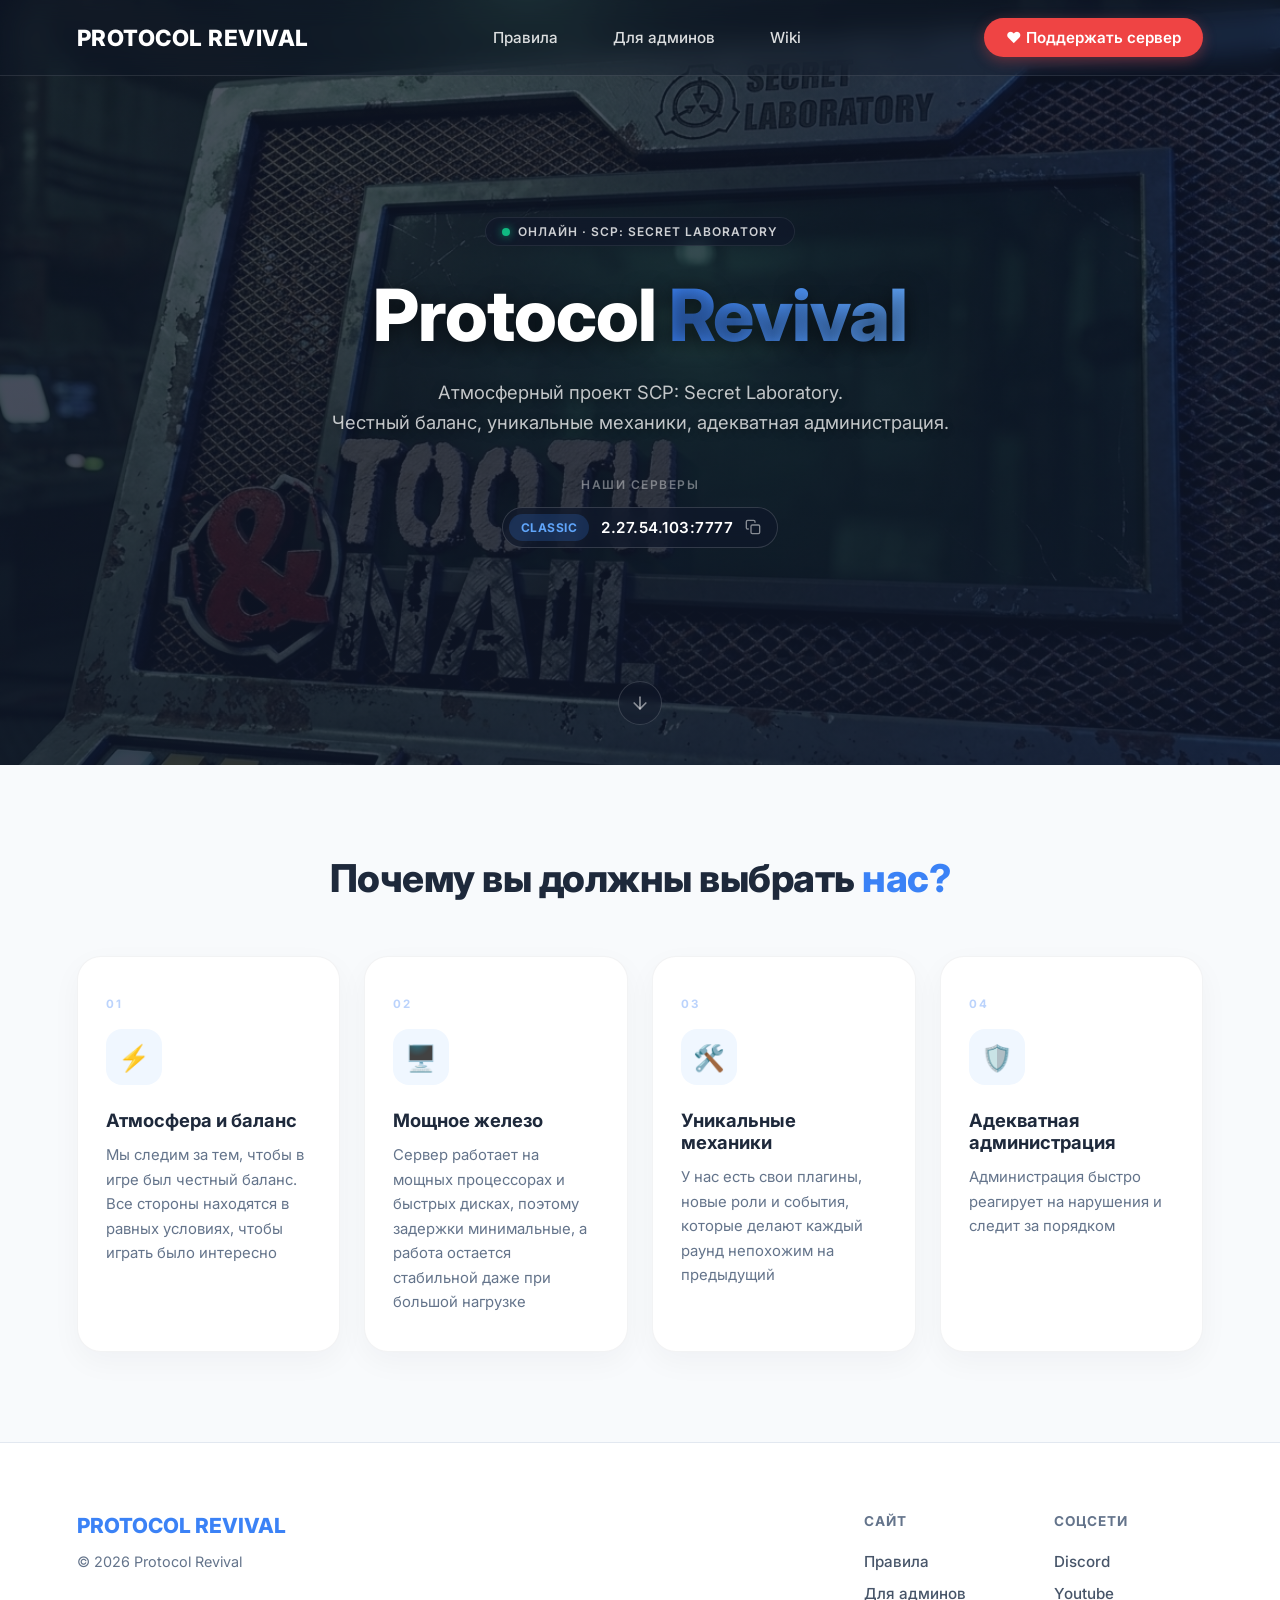
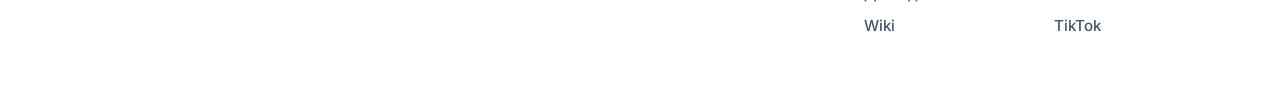
==== commit b8614f70: "Update index.html" ====
--- a/index.html
+++ b/index.html
@@ -55,7 +55,7 @@
         </a>
     </header>
     <section class="features">
-        <h2 class="features-title">Почему вы должны выбрать<span>нас?</span></h2>
+        <h2 class="features-title">Почему вы должны выбрать <span>нас?</span></h2>
         <div class="cards-grid">
 
             <div class="card">
